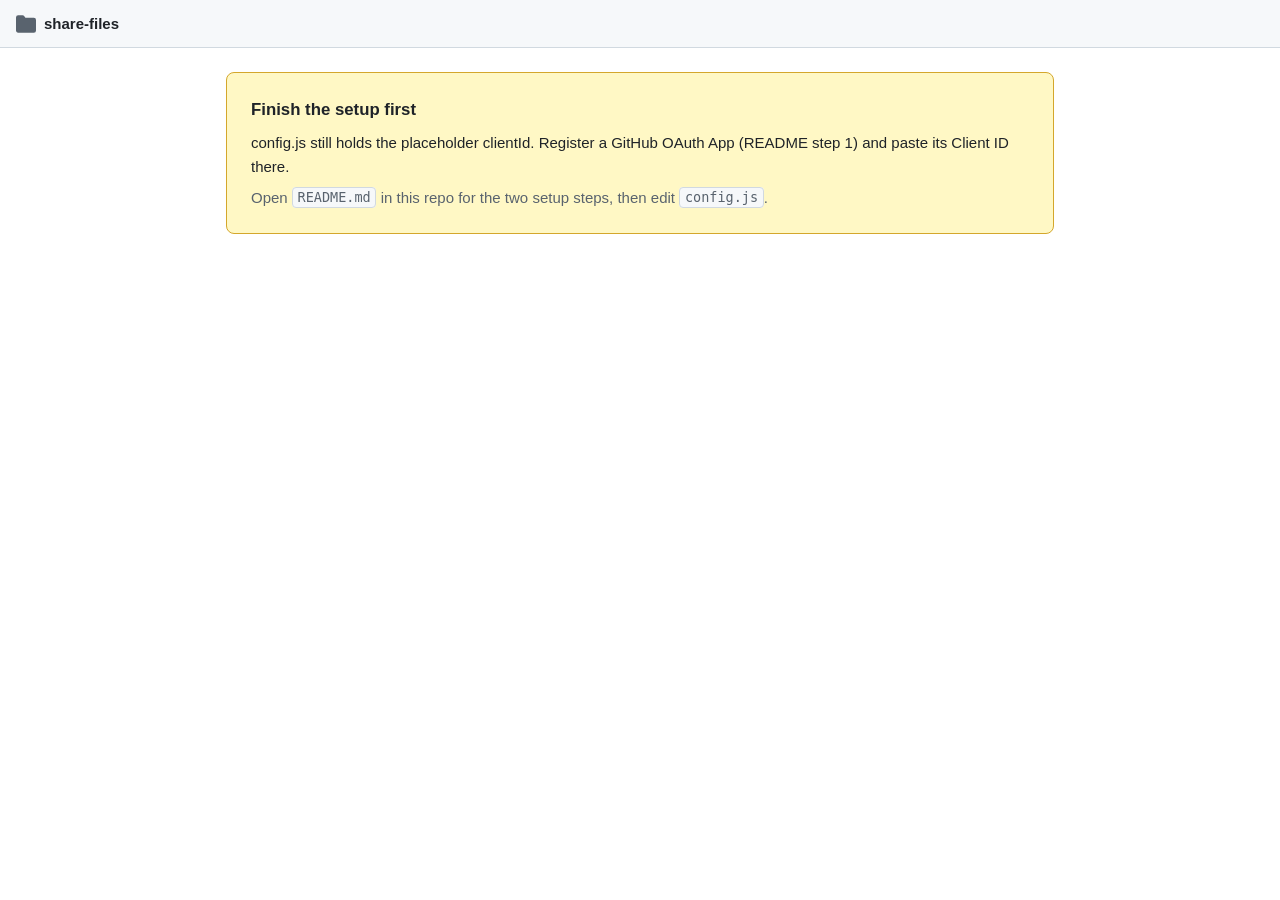
==== index.html @ 46365066 "Add GitHub-backed file manager for GitHub Pages A static page that signs in with GitHub OAuth and up" ====
<!doctype html>
<html lang="en">
<head>
<meta charset="utf-8">
<meta name="viewport" content="width=device-width, initial-scale=1">
<title>share-files</title>
<link rel="stylesheet" href="styles.css">
<link rel="icon" href="data:image/svg+xml,<svg xmlns='http://www.w3.org/2000/svg' viewBox='0 0 16 16'><text y='13' font-size='13'>&#128193;</text></svg>">
</head>
<body>
<header class="topbar">
  <div class="brand">
    <svg viewBox="0 0 16 16" width="20" height="20" aria-hidden="true" class="mark">
      <path fill="currentColor" d="M1.75 1A1.75 1.75 0 0 0 0 2.75v10.5C0 14.216.784 15 1.75 15h12.5A1.75 1.75 0 0 0 16 13.25v-8.5A1.75 1.75 0 0 0 14.25 3h-6.5a.25.25 0 0 1-.2-.1l-.9-1.2A1.75 1.75 0 0 0 5.25 1Z"/>
    </svg>
    <span>share-files</span>
  </div>
  <div class="who" id="who" hidden>
    <img id="avatar" alt="" width="24" height="24">
    <span id="login"></span>
    <button id="signout" class="btn btn-ghost btn-sm">Sign out</button>
  </div>
</header>

<main>
  <!-- Setup not done yet -->
  <section id="view-setup" class="card notice notice-warn" hidden>
    <h2>Finish the setup first</h2>
    <p id="setup-msg"></p>
    <p class="muted">Open <code>README.md</code> in this repo for the two setup steps, then edit <code>config.js</code>.</p>
  </section>

  <!-- Signed out -->
  <section id="view-login" class="card login" hidden>
    <h1>Your files, in a GitHub repo</h1>
    <p class="muted">Sign in with GitHub to upload, download and remove files in
      <code id="login-repo"></code>.</p>
    <button id="signin" class="btn btn-primary btn-lg">
      <svg viewBox="0 0 16 16" width="18" height="18" aria-hidden="true">
        <path fill="currentColor" d="M8 0C3.58 0 0 3.58 0 8c0 3.54 2.29 6.53 5.47 7.59.4.07.55-.17.55-.38 0-.19-.01-.82-.01-1.49-2.01.37-2.53-.49-2.69-.94-.09-.23-.48-.94-.82-1.13-.28-.15-.68-.52-.01-.53.63-.01 1.08.58 1.23.82.72 1.21 1.87.87 2.33.66.07-.52.28-.87.51-1.07-1.78-.2-2.91-.88-2.91-3.1 0-.63.22-1.15.59-1.55-.04-.1-.26-.73.06-1.52 0 0 .6-.19 1.97.75a5.4 5.4 0 0 1 1.4-.19c.48 0 .96.06 1.41.19 1.37-.95 1.97-.75 1.97-.75.32.79.1 1.42.05 1.52.37.4.59.92.59 1.55 0 2.23-1.13 2.9-2.92 3.1.29.26.55.75.55 1.52 0 1.09-.01 1.98-.01 2.25 0 .21.15.46.55.38A7.99 7.99 0 0 0 16 8c0-4.42-3.58-8-8-8Z"/>
      </svg>
      Sign in with GitHub
    </button>
    <p class="fineprint">GitHub will ask you to grant the <code>repo</code> scope. See the
      security note in the README for what that covers.</p>
  </section>

  <!-- Signed in -->
  <section id="view-files" hidden>
    <div id="drop" class="dropzone">
      <input type="file" id="picker" multiple hidden>
      <p><strong>Drop files here</strong> or <button id="browse" class="linkbtn">choose files</button></p>
      <p class="muted small">Uploaded to <code id="target-path"></code></p>
    </div>

    <div id="queue" class="queue" hidden></div>

    <div class="listhead">
      <nav id="crumbs" class="crumbs" aria-label="Folder path"></nav>
      <button id="refresh" class="btn btn-ghost btn-sm">Refresh</button>
    </div>

    <ul id="list" class="list"></ul>
    <p id="empty" class="muted empty" hidden>This folder is empty.</p>
    <p id="loading" class="muted empty" hidden>Loading&hellip;</p>
  </section>
</main>

<div id="toasts" class="toasts" aria-live="polite"></div>

<script src="config.js"></script>
<script src="app.js"></script>
</body>
</html>
---- styles.css ----
:root {
  --bg: #ffffff;
  --panel: #f6f8fa;
  --text: #1f2328;
  --muted: #59636e;
  --border: #d1d9e0;
  --accent: #0969da;
  --accent-text: #ffffff;
  --danger: #cf222e;
  --warn-bg: #fff8c5;
  --warn-border: #d4a72c;
  --radius: 8px;
}
@media (prefers-color-scheme: dark) {
  :root:not([data-theme="light"]) {
    --bg: #0d1117;
    --panel: #151b23;
    --text: #e6edf3;
    --muted: #9198a1;
    --border: #3d444d;
    --accent: #4493f8;
    --accent-text: #0d1117;
    --danger: #f85149;
    --warn-bg: #282215;
    --warn-border: #9e6a03;
  }
}
:root[data-theme="dark"] {
  --bg: #0d1117;
  --panel: #151b23;
  --text: #e6edf3;
  --muted: #9198a1;
  --border: #3d444d;
  --accent: #4493f8;
  --accent-text: #0d1117;
  --danger: #f85149;
  --warn-bg: #282215;
  --warn-border: #9e6a03;
}

* { box-sizing: border-box; }

/* The classes below set display:flex/grid, which would otherwise beat the
   user-agent rule for [hidden] and leave "hidden" elements on screen. */
[hidden] { display: none !important; }

body {
  margin: 0;
  background: var(--bg);
  color: var(--text);
  font: 15px/1.55 -apple-system, BlinkMacSystemFont, "Segoe UI", Helvetica, Arial, sans-serif;
}
code {
  font-family: ui-monospace, SFMono-Regular, "SF Mono", Menlo, Consolas, monospace;
  font-size: .9em;
  background: var(--panel);
  border: 1px solid var(--border);
  border-radius: 4px;
  padding: .1em .35em;
  word-break: break-all;
}
.muted { color: var(--muted); }
.small { font-size: .85em; }

/* layout */
.topbar {
  display: flex; align-items: center; justify-content: space-between;
  gap: 16px; padding: 12px 16px;
  border-bottom: 1px solid var(--border);
  background: var(--panel);
}
.brand { display: flex; align-items: center; gap: 8px; font-weight: 600; }
.brand .mark { color: var(--muted); flex: none; }
.who { display: flex; align-items: center; gap: 8px; font-size: .9em; min-width: 0; }
.who img { border-radius: 50%; flex: none; }
.who #login { overflow: hidden; text-overflow: ellipsis; white-space: nowrap; }
main { max-width: 860px; margin: 0 auto; padding: 24px 16px 64px; }

/* cards */
.card {
  border: 1px solid var(--border);
  border-radius: var(--radius);
  padding: 24px;
  background: var(--panel);
}
.notice-warn { background: var(--warn-bg); border-color: var(--warn-border); }
.notice h2 { margin: 0 0 8px; font-size: 1.05rem; }
.notice p { margin: 0 0 8px; }
.notice p:last-child { margin-bottom: 0; }

.login { text-align: center; }
.login h1 { margin: 0 0 8px; font-size: 1.5rem; }
.login > .muted { margin: 0 0 20px; }
.fineprint { margin: 16px 0 0; font-size: .8em; color: var(--muted); }

/* buttons */
.btn {
  display: inline-flex; align-items: center; justify-content: center; gap: 8px;
  font: inherit; font-weight: 500;
  padding: 6px 14px;
  border: 1px solid var(--border);
  border-radius: 6px;
  background: var(--bg);
  color: var(--text);
  cursor: pointer;
}
.btn:hover { border-color: var(--muted); }
.btn:disabled { opacity: .55; cursor: not-allowed; }
.btn-primary { background: var(--accent); border-color: var(--accent); color: var(--accent-text); }
.btn-primary:hover { filter: brightness(1.08); border-color: var(--accent); }
.btn-lg { padding: 10px 20px; font-size: 1rem; }
.btn-sm { padding: 3px 10px; font-size: .85em; }
.btn-ghost { background: transparent; }
.btn-danger:hover { color: var(--danger); border-color: var(--danger); }
.linkbtn {
  background: none; border: 0; padding: 0; font: inherit;
  color: var(--accent); cursor: pointer; text-decoration: underline;
}

/* dropzone */
.dropzone {
  border: 2px dashed var(--border);
  border-radius: var(--radius);
  padding: 28px 16px;
  text-align: center;
  transition: border-color .15s, background .15s;
}
.dropzone.over { border-color: var(--accent); background: var(--panel); }
.dropzone p { margin: 0; }
.dropzone p + p { margin-top: 6px; }

/* upload queue */
.queue { margin-top: 16px; display: grid; gap: 6px; }
.qrow {
  display: flex; align-items: center; gap: 10px;
  font-size: .9em; padding: 8px 12px;
  border: 1px solid var(--border); border-radius: 6px; background: var(--panel);
}
.qrow .nm { flex: 1; min-width: 0; overflow: hidden; text-overflow: ellipsis; white-space: nowrap; }
.qrow .st { color: var(--muted); flex: none; }
.qrow.err .st { color: var(--danger); }

/* list */
.listhead {
  display: flex; align-items: center; justify-content: space-between;
  gap: 12px; margin: 28px 0 8px;
}
.crumbs { font-size: .9em; min-width: 0; overflow: hidden; }
.crumbs button { background: none; border: 0; padding: 0; font: inherit; color: var(--accent); cursor: pointer; }
.crumbs .sep { color: var(--muted); margin: 0 6px; }
.crumbs .cur { color: var(--muted); }

.list { list-style: none; margin: 0; padding: 0; border: 1px solid var(--border); border-radius: var(--radius); }
.list:empty { display: none; }
.list li {
  display: flex; align-items: center; gap: 12px;
  padding: 10px 14px;
  border-top: 1px solid var(--border);
}
.list li:first-child { border-top: 0; }
.list .icon { color: var(--muted); flex: none; }
.list .meta { flex: 1; min-width: 0; }
.list .name {
  display: block; overflow: hidden; text-overflow: ellipsis; white-space: nowrap;
  background: none; border: 0; padding: 0; font: inherit; text-align: left;
}
.list .name.dir { color: var(--accent); cursor: pointer; font-weight: 500; }
.list .sub { font-size: .8em; color: var(--muted); }
.list .acts { display: flex; gap: 6px; flex: none; }
.empty { text-align: center; padding: 24px; }

/* toasts */
.toasts {
  position: fixed; bottom: 16px; left: 50%; transform: translateX(-50%);
  display: grid; gap: 8px; width: calc(100% - 32px); max-width: 420px; z-index: 20;
}
.toast {
  padding: 10px 14px; border-radius: 6px; font-size: .9em;
  border: 1px solid var(--border); background: var(--panel);
  box-shadow: 0 4px 16px rgba(0,0,0,.18);
}
.toast.err { border-color: var(--danger); color: var(--danger); }

@media (max-width: 480px) {
  .list .acts .btn { padding: 3px 8px; }
  .login h1 { font-size: 1.25rem; }
}
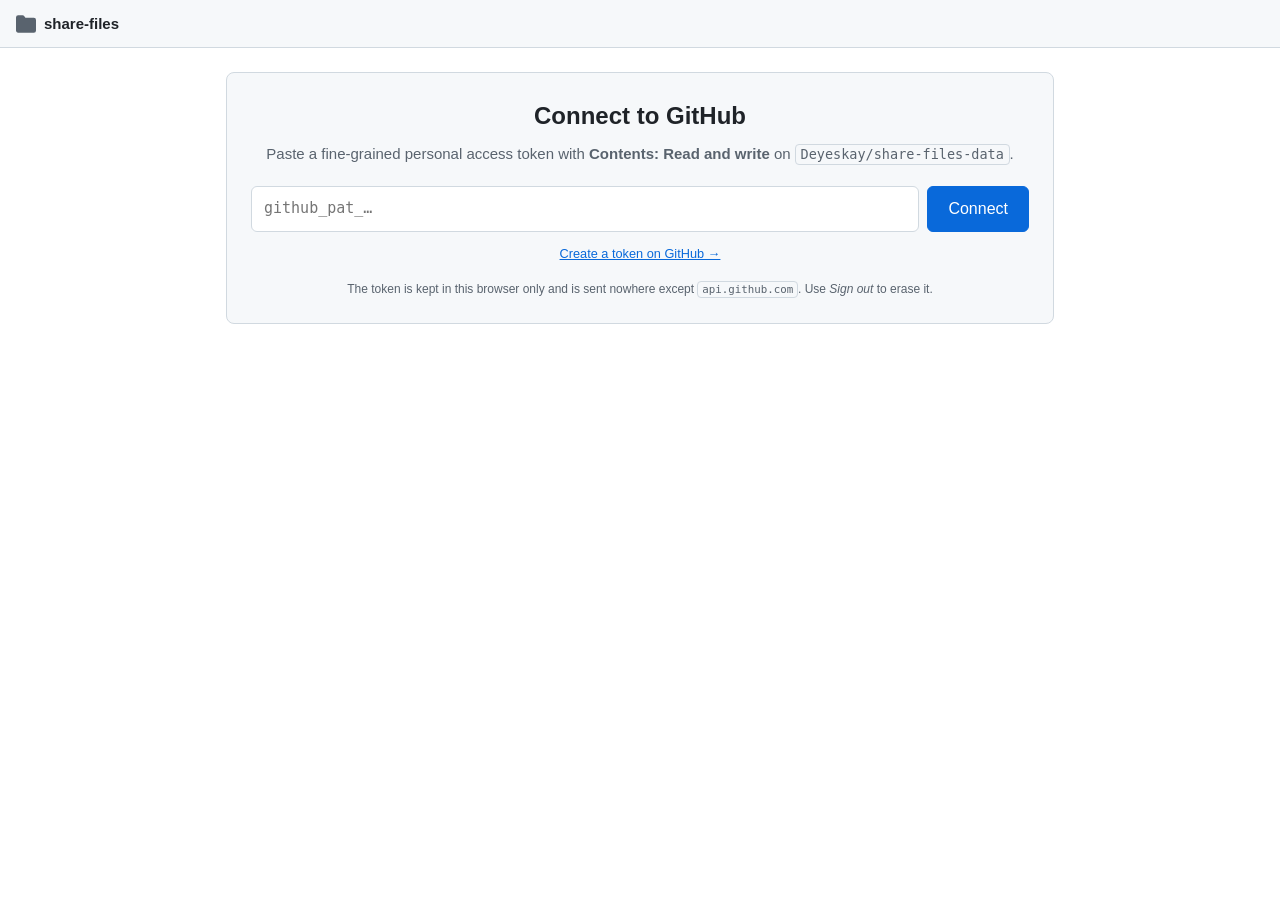
==== commit b5e0d98e: "Authenticate with a fine-grained token instead of OAuth The OAuth button needed a second always-on s" ====
--- a/index.html
+++ b/index.html
@@ -32,17 +32,24 @@
 
   <!-- Signed out -->
   <section id="view-login" class="card login" hidden>
-    <h1>Your files, in a GitHub repo</h1>
-    <p class="muted">Sign in with GitHub to upload, download and remove files in
-      <code id="login-repo"></code>.</p>
-    <button id="signin" class="btn btn-primary btn-lg">
-      <svg viewBox="0 0 16 16" width="18" height="18" aria-hidden="true">
-        <path fill="currentColor" d="M8 0C3.58 0 0 3.58 0 8c0 3.54 2.29 6.53 5.47 7.59.4.07.55-.17.55-.38 0-.19-.01-.82-.01-1.49-2.01.37-2.53-.49-2.69-.94-.09-.23-.48-.94-.82-1.13-.28-.15-.68-.52-.01-.53.63-.01 1.08.58 1.23.82.72 1.21 1.87.87 2.33.66.07-.52.28-.87.51-1.07-1.78-.2-2.91-.88-2.91-3.1 0-.63.22-1.15.59-1.55-.04-.1-.26-.73.06-1.52 0 0 .6-.19 1.97.75a5.4 5.4 0 0 1 1.4-.19c.48 0 .96.06 1.41.19 1.37-.95 1.97-.75 1.97-.75.32.79.1 1.42.05 1.52.37.4.59.92.59 1.55 0 2.23-1.13 2.9-2.92 3.1.29.26.55.75.55 1.52 0 1.09-.01 1.98-.01 2.25 0 .21.15.46.55.38A7.99 7.99 0 0 0 16 8c0-4.42-3.58-8-8-8Z"/>
-      </svg>
-      Sign in with GitHub
-    </button>
-    <p class="fineprint">GitHub will ask you to grant the <code>repo</code> scope. See the
-      security note in the README for what that covers.</p>
+    <h1>Connect to GitHub</h1>
+    <p class="muted">Paste a fine-grained personal access token with
+      <strong>Contents: Read and write</strong> on <code id="login-repo"></code>.</p>
+
+    <form id="tokenform" autocomplete="off">
+      <input id="tokeninput" type="password" class="tokenfield"
+             placeholder="github_pat_&hellip;" spellcheck="false"
+             autocomplete="off" aria-label="GitHub personal access token">
+      <button type="submit" id="connect" class="btn btn-primary btn-lg">Connect</button>
+    </form>
+
+    <p class="small">
+      <a id="createlink" href="https://github.com/settings/personal-access-tokens/new"
+         target="_blank" rel="noopener noreferrer">Create a token on GitHub &rarr;</a>
+    </p>
+
+    <p class="fineprint">The token is kept in this browser only and is sent
+      nowhere except <code>api.github.com</code>. Use <em>Sign out</em> to erase it.</p>
   </section>
 
   <!-- Signed in -->
--- a/styles.css
+++ b/styles.css
@@ -92,6 +92,28 @@
 .login h1 { margin: 0 0 8px; font-size: 1.5rem; }
 .login > .muted { margin: 0 0 20px; }
 .fineprint { margin: 16px 0 0; font-size: .8em; color: var(--muted); }
+.login .small { margin: 12px 0 0; }
+.login a { color: var(--accent); }
+
+#tokenform {
+  display: flex; gap: 8px; justify-content: center; flex-wrap: wrap;
+  margin-top: 4px;
+}
+.tokenfield {
+  flex: 1 1 320px; min-width: 0;
+  font: inherit;
+  font-family: ui-monospace, SFMono-Regular, Menlo, Consolas, monospace;
+  padding: 9px 12px;
+  border: 1px solid var(--border);
+  border-radius: 6px;
+  background: var(--bg);
+  color: var(--text);
+}
+.tokenfield:focus {
+  outline: none;
+  border-color: var(--accent);
+  box-shadow: 0 0 0 3px color-mix(in srgb, var(--accent) 25%, transparent);
+}
 
 /* buttons */
 .btn {
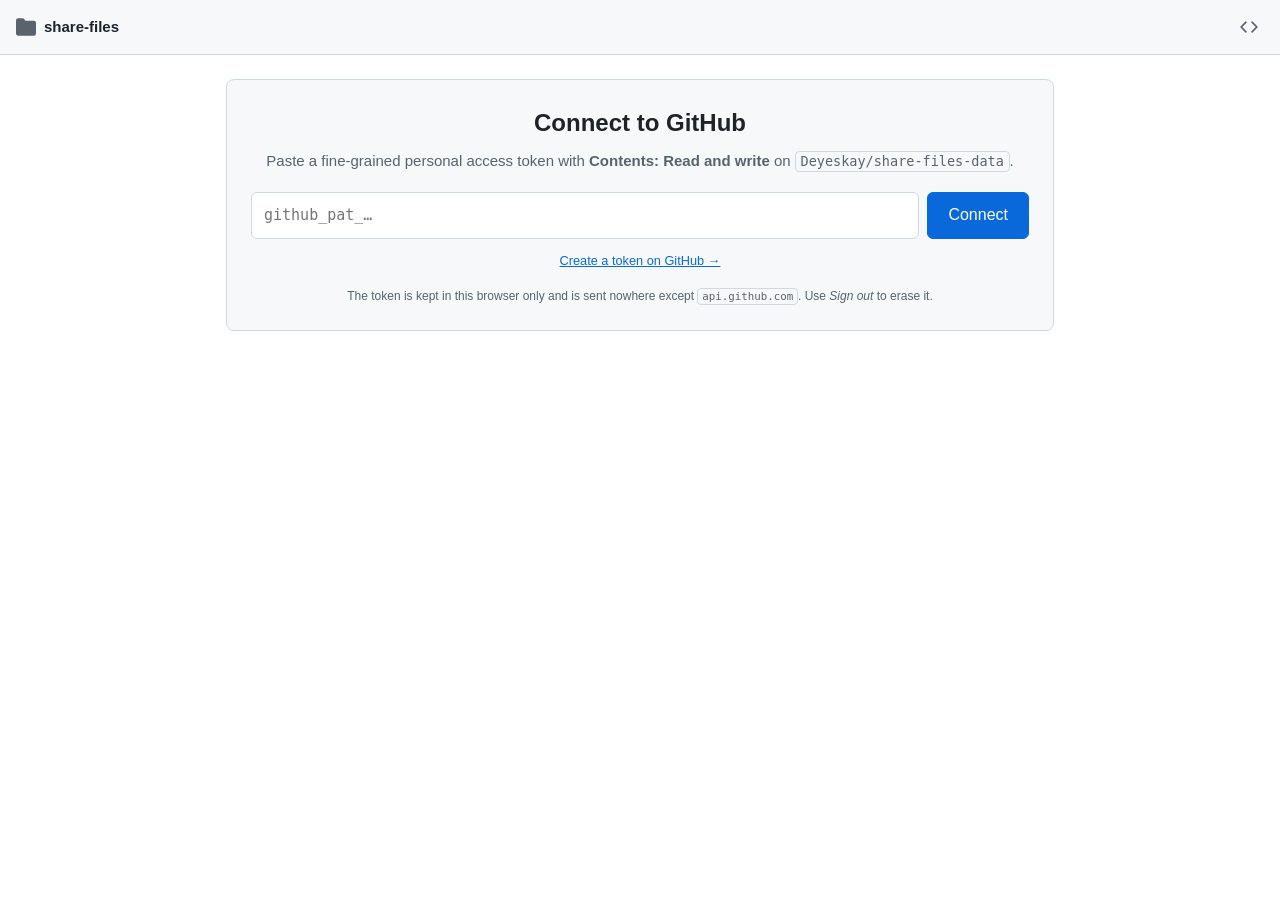
==== commit 9cd3dfcf: "Link to the code lookup page from the navbar A code icon at the right of the top bar, opening code.h" ====
--- a/index.html
+++ b/index.html
@@ -15,10 +15,18 @@
     </svg>
     <span>share-files</span>
   </div>
-  <div class="who" id="who" hidden>
-    <img id="avatar" alt="" width="24" height="24">
-    <span id="login"></span>
-    <button id="signout" class="btn btn-ghost btn-sm">Sign out</button>
+  <div class="actions">
+    <a class="iconlink" href="code.html" target="_blank" rel="noopener"
+       title="Code lookup" aria-label="Open code lookup in a new tab">
+      <svg viewBox="0 0 16 16" width="18" height="18" aria-hidden="true">
+        <path fill="currentColor" d="m11.28 3.22 4.25 4.25a.75.75 0 0 1 0 1.06l-4.25 4.25a.749.749 0 0 1-1.275-.326.749.749 0 0 1 .215-.734L13.94 8l-3.72-3.72a.749.749 0 0 1 .326-1.275.749.749 0 0 1 .734.215Zm-6.56 0a.751.751 0 0 1 1.042.018.751.751 0 0 1 .018 1.042L2.06 8l3.72 3.72a.749.749 0 0 1-.326 1.275.749.749 0 0 1-.734-.215L.47 8.53a.75.75 0 0 1 0-1.06l4.25-4.25Z"/>
+      </svg>
+    </a>
+    <div class="who" id="who" hidden>
+      <img id="avatar" alt="" width="24" height="24">
+      <span id="login"></span>
+      <button id="signout" class="btn btn-ghost btn-sm">Sign out</button>
+    </div>
   </div>
 </header>
 
--- a/styles.css
+++ b/styles.css
@@ -71,6 +71,14 @@
 }
 .brand { display: flex; align-items: center; gap: 8px; font-weight: 600; }
 .brand .mark { color: var(--muted); flex: none; }
+.actions { display: flex; align-items: center; gap: 12px; min-width: 0; }
+.iconlink {
+  display: inline-flex; align-items: center; justify-content: center;
+  width: 30px; height: 30px; flex: none;
+  border-radius: 6px; color: var(--muted);
+}
+.iconlink:hover { color: var(--text); background: var(--bg); }
+.iconlink:focus-visible { outline: 2px solid var(--accent); outline-offset: 1px; }
 .who { display: flex; align-items: center; gap: 8px; font-size: .9em; min-width: 0; }
 .who img { border-radius: 50%; flex: none; }
 .who #login { overflow: hidden; text-overflow: ellipsis; white-space: nowrap; }
